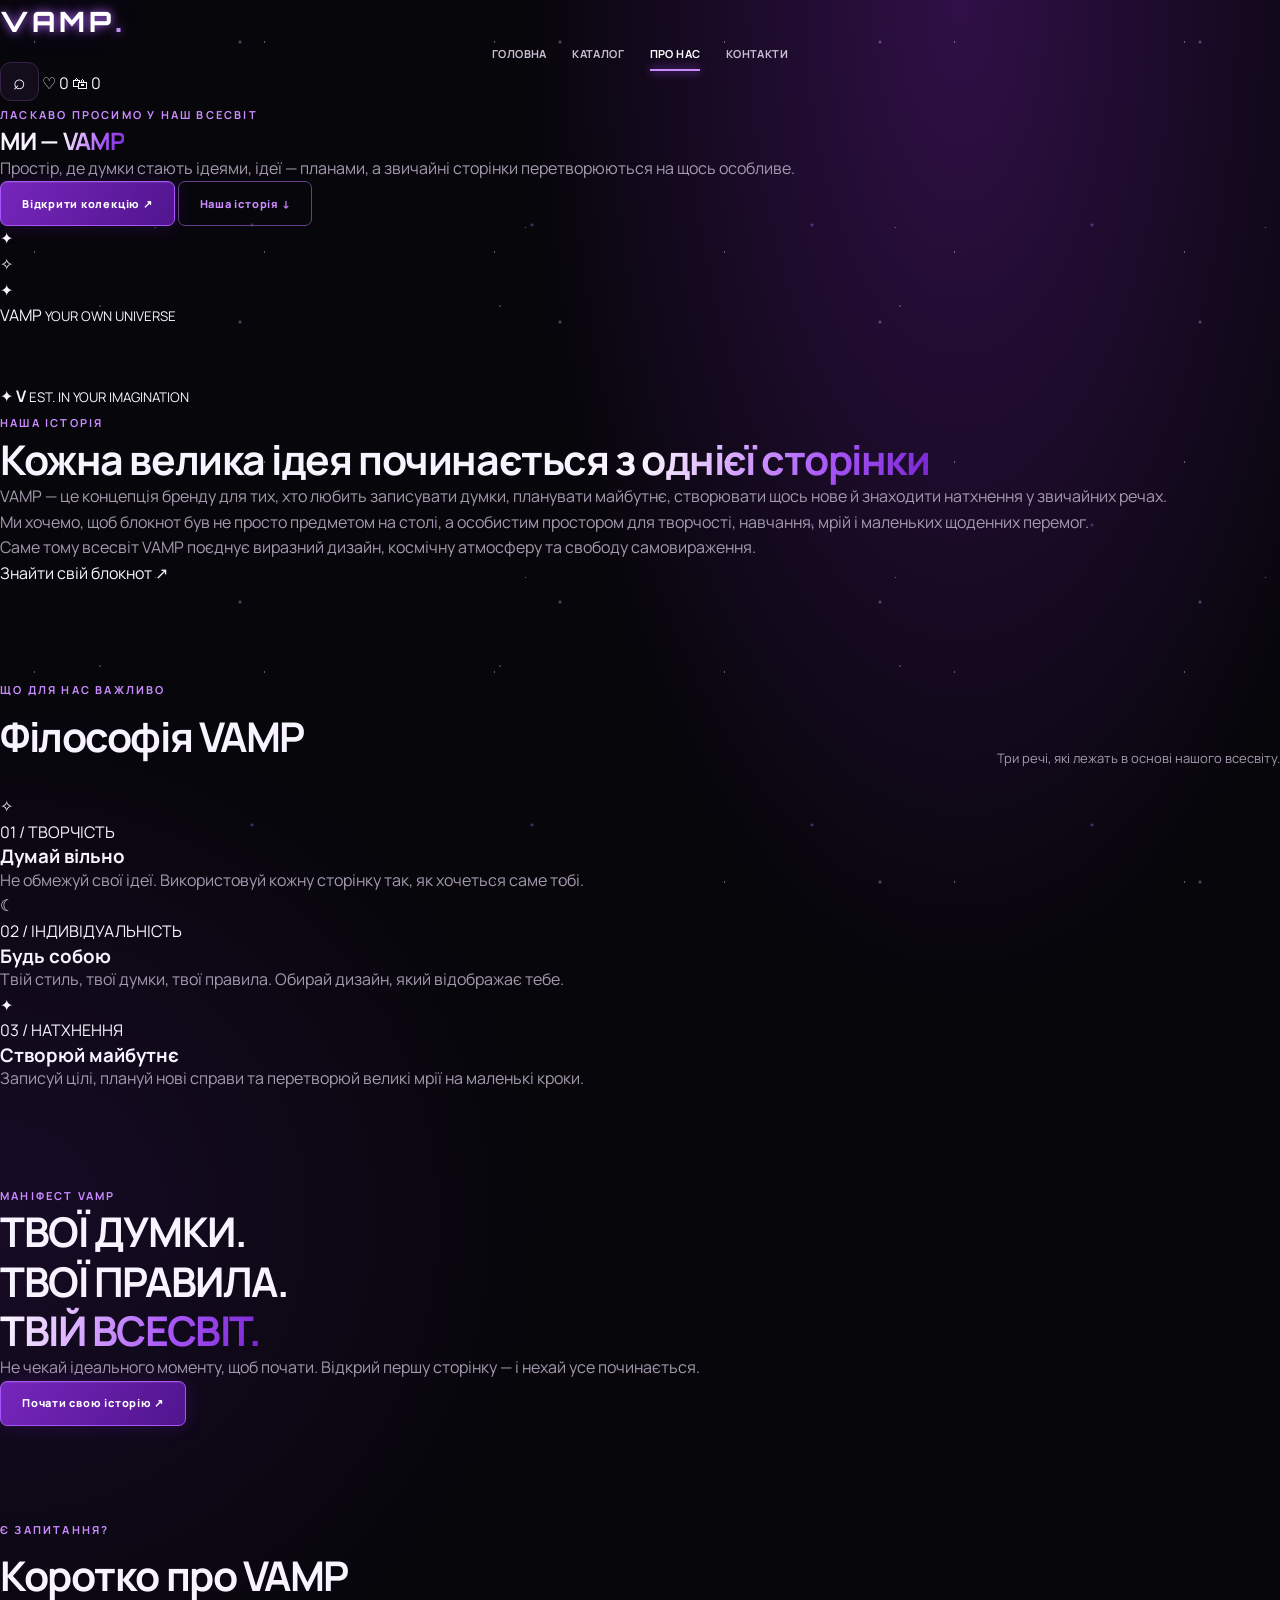
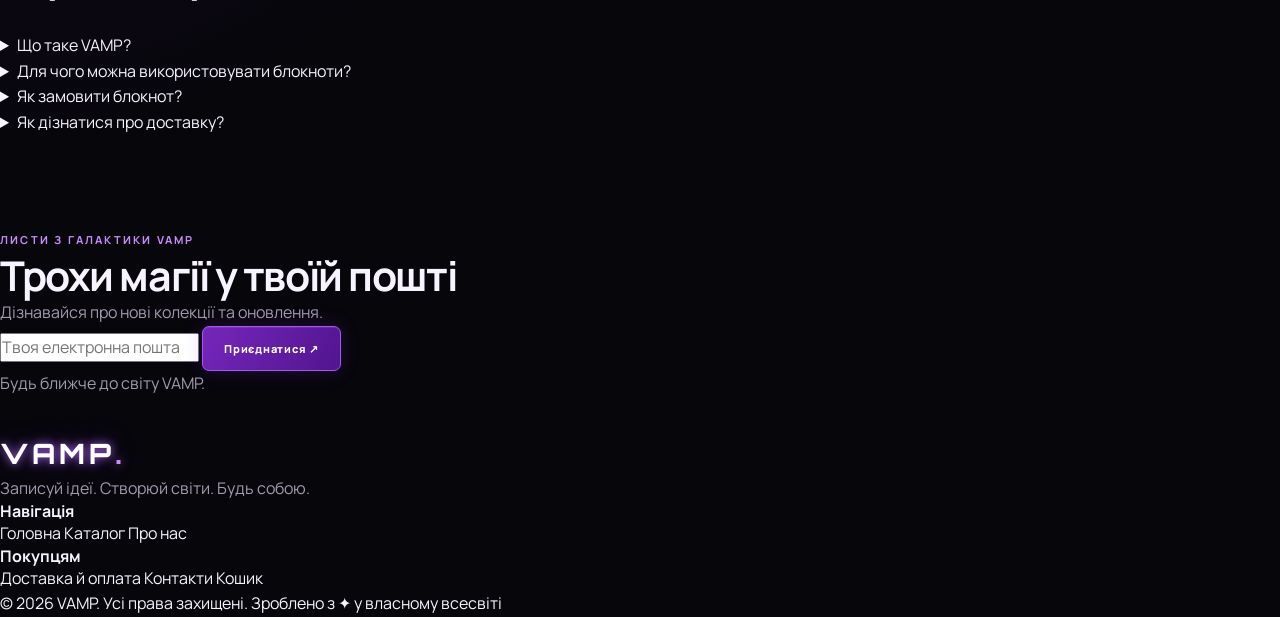
==== about.html @ b90a0ad0 "Add files via upload" ====
<!DOCTYPE html>
<html lang="uk">
<head>
  <meta charset="UTF-8">
  <meta name="viewport" content="width=device-width, initial-scale=1.0">
  <meta name="theme-color" content="#090612">
  <meta name="description" content="Дізнайся більше про VAMP — бренд блокнотів для твоїх ідей, планів і творчості.">
  <title>Про нас — VAMP</title>
  <link rel="stylesheet" href="styles.css">
  <script src="app.js" defer></script>
</head>

<body class="about-page">

  <header class="site-header">
    <a class="logo" href="index.html">
      VAMP<span class="logo-dot">.</span>
    </a>

    <button class="menu-toggle" id="menuToggle" aria-label="Відкрити меню">
      ☰
    </button>

    <nav class="nav-links" id="navLinks">
      <a href="index.html">Головна</a>
      <a href="catalog.html">Каталог</a>
      <a href="about.html" class="active">Про нас</a>
      <a href="contacts.html">Контакти</a>
    </nav>

    <div class="header-actions">
      <button class="icon-button" id="searchToggle" aria-label="Пошук">⌕</button>
      <a class="header-link" href="favorites.html">
        ♡ <span id="favoritesCount">0</span>
      </a>
      <a class="header-link cart-link" href="cart.html">
        🛍 <span id="cartCount">0</span>
      </a>
    </div>
  </header>

  <div class="global-search" id="searchBox" hidden>
    <input
      type="search"
      id="globalSearch"
      placeholder="Знайти свій всесвіт..."
      aria-label="Пошук товарів"
    >
  </div>

  <main>

    <section class="about-hero">
      <div class="about-hero-content">
        <span class="eyebrow">ЛАСКАВО ПРОСИМО У НАШ ВСЕСВІТ</span>

        <h1>
          МИ — <span class="gradient-text">VAMP</span>
        </h1>

        <p>
          Простір, де думки стають ідеями, ідеї — планами,
          а звичайні сторінки перетворюються на щось особливе.
        </p>

        <div class="about-hero-actions">
          <a href="catalog.html" class="btn btn-primary">
            Відкрити колекцію ↗
          </a>

          <a href="#our-story" class="btn btn-outline">
            Наша історія ↓
          </a>
        </div>
      </div>

      <div class="about-visual">
        <div class="about-planet planet-back"></div>
        <div class="about-planet planet-front"></div>
        <div class="about-star star-a">✦</div>
        <div class="about-star star-b">✧</div>
        <div class="about-star star-c">✦</div>

        <div class="about-visual-label">
          <span>VAMP</span>
          <small>YOUR OWN UNIVERSE</small>
        </div>
      </div>
    </section>

    <section class="section about-story" id="our-story">
      <div class="about-story-grid">

        <div class="about-story-art">
          <div class="story-orbit story-orbit-one"></div>
          <div class="story-orbit story-orbit-two"></div>

          <div class="story-art-center">
            <span>✦</span>
            <strong>V</strong>
            <small>EST. IN YOUR IMAGINATION</small>
          </div>
        </div>

        <div class="about-story-copy">
          <span class="eyebrow">НАША ІСТОРІЯ</span>
          <h2>Кожна велика ідея починається з <span class="gradient-text">однієї сторінки</span></h2>

          <p>
            VAMP — це концепція бренду для тих, хто любить записувати
            думки, планувати майбутнє, створювати щось нове
            й знаходити натхнення у звичайних речах.
          </p>

          <p>
            Ми хочемо, щоб блокнот був не просто предметом на столі,
            а особистим простором для творчості, навчання,
            мрій і маленьких щоденних перемог.
          </p>

          <p>
            Саме тому всесвіт VAMP поєднує виразний дизайн,
            космічну атмосферу та свободу самовираження.
          </p>

          <a href="catalog.html" class="text-link">
            Знайти свій блокнот ↗
          </a>
        </div>

      </div>
    </section>

    <section class="about-values-section section">
      <div class="section-heading centered-heading">
        <div>
          <span class="eyebrow">ЩО ДЛЯ НАС ВАЖЛИВО</span>
          <h2>Філософія VAMP</h2>
        </div>

        <p class="muted">
          Три речі, які лежать в основі нашого всесвіту.
        </p>
      </div>

      <div class="values-grid">

        <article class="value-card">
          <div class="value-card-icon">✧</div>
          <span class="value-number">01 / ТВОРЧІСТЬ</span>
          <h3>Думай вільно</h3>
          <p>
            Не обмежуй свої ідеї. Використовуй кожну сторінку
            так, як хочеться саме тобі.
          </p>
        </article>

        <article class="value-card">
          <div class="value-card-icon">☾</div>
          <span class="value-number">02 / ІНДИВІДУАЛЬНІСТЬ</span>
          <h3>Будь собою</h3>
          <p>
            Твій стиль, твої думки, твої правила.
            Обирай дизайн, який відображає тебе.
          </p>
        </article>

        <article class="value-card">
          <div class="value-card-icon">✦</div>
          <span class="value-number">03 / НАТХНЕННЯ</span>
          <h3>Створюй майбутнє</h3>
          <p>
            Записуй цілі, плануй нові справи та перетворюй
            великі мрії на маленькі кроки.
          </p>
        </article>

      </div>
    </section>

    <section class="about-manifesto section">
      <div class="manifesto-content">
        <span class="eyebrow">МАНІФЕСТ VAMP</span>

        <h2>
          ТВОЇ ДУМКИ.<br>
          ТВОЇ ПРАВИЛА.<br>
          <span class="gradient-text">ТВІЙ ВСЕСВІТ.</span>
        </h2>

        <p>
          Не чекай ідеального моменту, щоб почати.
          Відкрий першу сторінку — і нехай усе починається.
        </p>

        <a href="catalog.html" class="btn btn-primary">
          Почати свою історію ↗
        </a>
      </div>
    </section>

    <section class="section about-faq">
      <div class="section-heading">
        <div>
          <span class="eyebrow">Є ЗАПИТАННЯ?</span>
          <h2>Коротко про VAMP</h2>
        </div>
      </div>

      <div class="faq-list">

        <details class="faq-item">
          <summary>Що таке VAMP?</summary>
          <p>
            VAMP — бренд-концепція універсальних блокнотів,
            створених для записів, планування та творчості.
          </p>
        </details>

        <details class="faq-item">
          <summary>Для чого можна використовувати блокноти?</summary>
          <p>
            Для навчання, списків справ, щоденника, нотаток,
            ескізів, планування та особистих ідей.
          </p>
        </details>

        <details class="faq-item">
          <summary>Як замовити блокнот?</summary>
          <p>
            Перейди до каталогу, обери товар і додай його до кошика.
            Потім відкрий кошик та перейди до оформлення замовлення.
          </p>
        </details>

        <details class="faq-item">
          <summary>Як дізнатися про доставку?</summary>
          <p>
            Відкрий сторінку доставки й оплати або зв'яжися з нами
            через сторінку контактів.
          </p>
        </details>

      </div>
    </section>

    <section class="newsletter-section section">
      <div class="newsletter-content">
        <span class="eyebrow">ЛИСТИ З ГАЛАКТИКИ VAMP</span>
        <h2>Трохи магії у твоїй пошті</h2>
        <p>Дізнавайся про нові колекції та оновлення.</p>

        <form id="newsletterForm" class="newsletter-form">
          <input
            type="email"
            id="newsletterEmail"
            placeholder="Твоя електронна пошта"
            required
          >
          <button class="btn btn-primary" type="submit">
            Приєднатися ↗
          </button>
        </form>

        <p class="form-note" id="newsletterMessage">
          Будь ближче до світу VAMP.
        </p>
      </div>
    </section>

  </main>

  <footer class="site-footer">
    <div class="footer-main">
      <div class="footer-brand">
        <a class="logo" href="index.html">
          VAMP<span class="logo-dot">.</span>
        </a>
        <p>Записуй ідеї. Створюй світи. Будь собою.</p>
      </div>

      <div class="footer-column">
        <h4>Навігація</h4>
        <a href="index.html">Головна</a>
        <a href="catalog.html">Каталог</a>
        <a href="about.html">Про нас</a>
      </div>

      <div class="footer-column">
        <h4>Покупцям</h4>
        <a href="delivery.html">Доставка й оплата</a>
        <a href="contacts.html">Контакти</a>
        <a href="cart.html">Кошик</a>
      </div>
    </div>

    <div class="footer-bottom">
      <span>© 2026 VAMP. Усі права захищені.</span>
      <span>Зроблено з ✦ у власному всесвіті</span>
    </div>
  </footer>

</body>
</html>
---- styles.css ----
/* =========================================
   VAMP — GALAXY DESIGN SYSTEM
   HTML + CSS + JavaScript
========================================= */

@import url('https://fonts.googleapis.com/css2?family=Manrope:wght@400;500;600;700;800&family=Orbitron:wght@400;500;600;700;800&display=swap');

/* ---------- 1. ОСНОВНІ НАЛАШТУВАННЯ ---------- */

:root {
    --bg: #07060b;
    --bg-light: #0d0913;
    --panel: #100c18;
    --panel-light: #171020;

    --purple: #a855f7;
    --purple-light: #ca8bff;
    --purple-dark: #6418ad;
    --pink: #e879f9;

    --text: #f8f4ff;
    --muted: #a49aaf;
    --border: #30213e;

    --glow:
        0 0 15px #a855f733,
        0 0 35px #a855f711;

    --radius: 14px;
    --transition: 0.3s ease;
}

* {
    margin: 0;
    padding: 0;
    box-sizing: border-box;
}

html {
    scroll-behavior: smooth;
    scroll-padding-top: 100px;
}

body {
    min-height: 100vh;
    overflow-x: hidden;

    color: var(--text);
    background:
        radial-gradient(
            ellipse at 75% 0%,
            #301047 0%,
            transparent 32%
        ),
        radial-gradient(
            ellipse at 0% 55%,
            #170b26 0%,
            transparent 30%
        ),
        var(--bg);

    font-family: 'Manrope', sans-serif;
    line-height: 1.6;
}

/* Космічні зірки на фоні */

body::before {
    content: "";
    position: fixed;
    inset: 0;

    pointer-events: none;
    z-index: -1;

    opacity: 0.35;

    background-image:
        radial-gradient(
            1px 1px at 15% 20%,
            white 50%,
            transparent
        ),
        radial-gradient(
            2px 2px at 75% 15%,
            #d8a6ff 50%,
            transparent
        ),
        radial-gradient(
            1px 1px at 42% 65%,
            white 50%,
            transparent
        ),
        radial-gradient(
            2px 2px at 90% 75%,
            #bb70ff 50%,
            transparent
        ),
        radial-gradient(
            1px 1px at 25% 85%,
            white 50%,
            transparent
        );

    background-size:
        230px 210px,
        320px 280px,
        370px 350px,
        280px 300px,
        400px 360px;

    animation: starsMove 50s linear infinite;
}

@keyframes starsMove {
    from {
        background-position: 0 0;
    }

    to {
        background-position: 250px 500px;
    }
}

::selection {
    color: white;
    background: #8534c7;
}

a {
    color: inherit;
    text-decoration: none;
}

button,
input,
textarea,
select {
    font: inherit;
}

button {
    cursor: pointer;
}

button,
a,
input {
    -webkit-tap-highlight-color: transparent;
}

button:focus-visible,
a:focus-visible,
input:focus-visible,
select:focus-visible,
textarea:focus-visible {
    outline: 2px solid var(--purple-light);
    outline-offset: 4px;
}

img {
    display: block;
    max-width: 100%;
}

.container {
    width: min(1220px, calc(100% - 44px));
    margin-inline: auto;
}

section {
    position: relative;
}

/* ---------- 2. ТИПОГРАФІКА ---------- */

h1,
h2,
h3,
h4 {
    line-height: 1.2;
    font-weight: 700;
}

h1,
h2 {
    letter-spacing: -0.035em;
}

h2 {
    font-size: clamp(27px, 3.2vw, 42px);
}

p {
    color: var(--muted);
}

.eyebrow {
    display: inline-block;

    color: var(--purple-light);

    font-size: 11px;
    font-weight: 700;

    letter-spacing: 0.2em;
    text-transform: uppercase;
}

.gradient-text {
    color: var(--purple-light);

    background:
        linear-gradient(
            110deg,
            #ffffff 0%,
            #d6a5ff 35%,
            #a855f7 65%,
            #7624cf 100%
        );

    -webkit-background-clip: text;
    background-clip: text;
    -webkit-text-fill-color: transparent;
}

/* ---------- 3. ВЕРХНЯ СМУГА ---------- */

.topline {
    padding: 9px 15px;

    color: #e0c9f7;
    background:
        linear-gradient(
            90deg,
            #190b26,
            #321047,
            #190b26
        );

    border-bottom: 1px solid #432257;

    text-align: center;
    font-size: 10px;
    font-weight: 700;

    letter-spacing: 0.13em;
}

/* ---------- 4. НАВІГАЦІЯ ---------- */

.header {
    position: sticky;
    top: 0;
    z-index: 100;

    background: rgb(8 6 13 / 88%);

    border-bottom: 1px solid rgb(168 85 247 / 15%);

    backdrop-filter: blur(20px);
    -webkit-backdrop-filter: blur(20px);
}

.navbar {
    min-height: 76px;

    display: flex;
    align-items: center;
    justify-content: space-between;

    gap: 25px;
}

.logo {
    flex-shrink: 0;

    font-family: 'Orbitron', sans-serif;
    font-size: 28px;
    font-weight: 800;

    letter-spacing: 0.14em;

    color: white;

    text-shadow:
        0 0 10px #b36aff,
        0 0 30px #8b2cf555;
}

.logo span {
    color: var(--purple-light);
}

.nav-links {
    display: flex;
    align-items: center;
    justify-content: center;

    gap: clamp(12px, 2vw, 27px);
}

.nav-links a {
    position: relative;

    color: #c9bfd2;

    font-size: 11px;
    font-weight: 700;

    text-transform: uppercase;
    letter-spacing: 0.035em;

    transition: color var(--transition);
}

.nav-links a::after {
    content: "";

    position: absolute;
    left: 0;
    bottom: -9px;

    width: 0;
    height: 2px;

    background: var(--purple-light);

    box-shadow: 0 0 10px var(--purple);

    transition: width var(--transition);
}

.nav-links a:hover,
.nav-links a.active {
    color: white;
}

.nav-links a:hover::after,
.nav-links a.active::after {
    width: 100%;
}

.nav-actions {
    display: flex;
    align-items: center;
    gap: 9px;
}

.icon-button {
    width: 39px;
    height: 39px;

    position: relative;

    display: inline-flex;
    align-items: center;
    justify-content: center;
    gap: 2px;

    border: 1px solid #382347;
    border-radius: 11px;

    background: #120c1b;
    color: white;

    font-size: 21px;

    transition: all var(--transition);
}

.icon-button:hover {
    color: var(--purple-light);
    border-color: var(--purple);
    box-shadow: var(--glow);
    transform: translateY(-2px);
}

.count {
    position: absolute;
    top: -7px;
    right: -6px;

    min-width: 17px;
    height: 17px;

    display: grid;
    place-items: center;

    padding: 0 4px;

    color: white;
    background: var(--purple-dark);

    border: 1px solid #c084fc;
    border-radius: 99px;

    font-size: 9px;
    font-weight: 800;
}

.menu-toggle {
    display: none;

    width: 39px;
    height: 39px;

    border: 1px solid var(--border);
    border-radius: 10px;

    color: white;
    background: var(--panel);

    font-size: 20px;
}

.search-box {
    padding-bottom: 15px;
}

.search-box input {
    width: 100%;
    padding: 13px 15px;

    color: white;
    background: var(--panel);

    border: 1px solid var(--border);
    border-radius: 8px;
}

.search-box input:focus {
    border-color: var(--purple);
    outline: none;
}

/* ---------- 5. КНОПКИ ---------- */

.btn {
    min-height: 45px;

    display: inline-flex;
    align-items: center;
    justify-content: center;
    gap: 12px;

    padding: 12px 21px;

    color: white;

    border: 1px solid #a855f7;
    border-radius: 7px;

    background:
        linear-gradient(
            120deg,
            #7626bb,
            #51158e
        );

    box-shadow:
        0 0 20px #8b2cf533,
        inset 0 1px 0 #ffffff15;

    font-size: 11px;
    font-weight: 800;

    letter-spacing: 0.07em;

    transition:
        transform var(--transition),
        box-shadow var(--transition),
        filter var(--transition);
}

.btn:hover {
    transform: translateY(-3px);

    filter: brightness(1.18);

    box-shadow:
        0 0 20px #a855f766,
        0 0 45px #a855f722;
}

.btn:active {
    transform: translateY(0);
}

.btn-outline {
    color: var(--purple-light);

    background: transparent;

    border-color: #68408a;
    box-shadow: none;
}

.btn-outline:hover {
    color: white;
    background: #8b2be333;
    border-color: var(--purple);
}

.btn-small {
    min-height: 36px;
    padding: 8px 12px;

    font-size: 11px;
}

/* ---------- 6. ГОЛОВНА КАРУСЕЛЬ ---------- */

.hero {
    min-height: 510px;

    display: grid;
    grid-template-columns: 1fr 1fr;

    align-items: center;
    gap: 25px;

    padding-top: 30px;
    padding-bottom: 30px;

    overflow: hidden;
}

.hero::before {
    content: "";

    position: absolute;

    width: 430px;
    height: 430px;

    top: 8%;
    right: 5%;

    border-radius: 50%;

    background: #781acb35;
    filter: blur(100px);

    pointer-events: none;
}

.hero-content {
    position: relative;
    z-index: 2;

    animation: fadeIn 0.8s ease both;
}

.hero h1 {
    margin: 20px 0;

    font-size: clamp(40px, 5vw, 68px);

    line-height: 1.07;
    font-weight: 800;
}

.hero h1 .gradient-text {
    display: block;
}

.hero-content > p {
    max-width: 430px;

    margin-bottom: 27px;

    font-size: 14px;
    line-height: 1.9;
}

.carousel-controls {
    display: flex;
    gap: 9px;

    margin-top: 30px;
}

.carousel-dot {
    width: 26px;
    height: 4px;

    padding: 0;

    border: 0;
    border-radius: 5px;

    background: #4b3858;

    transition: all var(--transition);
}

.carousel-dot.active {
    width: 43px;

    background: var(--purple-light);

    box-shadow: 0 0 13px var(--purple);
}

.hero-visual {
    position: relative;

    min-height: 400px;

    display: grid;
    place-items: center;

    isolation: isolate;
}

.orbit {
    position: absolute;

    width: min(350px, 85%);
    aspect-ratio: 1;

    border: 1px solid #a855f744;
    border-radius: 50%;

    box-shadow:
        0 0 50px #9d38ff20,
        inset 0 0 50px #7625bd20;

    animation: orbitPulse 5s ease-in-out infinite;
}

.orbit::before,
.orbit::after {
    content: "";

    position: absolute;

    inset: 15px;

    border: 1px solid #a855f722;
    border-radius: 50%;
}

.orbit::after {
    inset: -20px;
    border-color: #a855f711;
}

.hero-notebook {
    position: relative;

    width: 205px;
    height: 290px;

    display: flex;
    flex-direction: column;
    align-items: center;
    justify-content: center;

    gap: 16px;

    border: 1px solid #806b92;
    border-radius: 8px 15px 15px 8px;

    background:
        radial-gradient(
            ellipse at 50% 42%,
            #6425a3,
            transparent 60%
        ),
        linear-gradient(
            145deg,
            #292232,
            #08070d 75%
        );

    box-shadow:
        13px 18px 25px #000b,
        inset 5px 0 #51425e,
        0 0 45px #942fff25;

    transform: rotate(-7deg);

    animation: notebookFloat 5s ease-in-out infinite;
}

.hero-notebook::before {
    content: "";

    position: absolute;

    top: 0;
    bottom: 0;
    left: 10px;

    width: 5px;

    background:
        repeating-linear-gradient(
            to bottom,
            #e4d1f0 0 3px,
            transparent 3px 12px
        );

    opacity: 0.9;
}

.hero-notebook::after {
    content: "";

    position: absolute;

    top: 7px;
    right: 7px;
    bottom: 7px;
    left: 7px;

    border: 1px solid #ffffff0a;
    border-radius: 6px;

    pointer-events: none;
}

.hero-symbol {
    color: #c77cff;

    font-family: 'Orbitron', sans-serif;
    font-size: 112px;
    font-weight: 700;

    line-height: 1;

    text-shadow:
        0 0 12px #ae4cff,
        0 0 35px #a855f7,
        0 0 70px #8b2cf588;
}

.hero-brand {
    color: #d7a7ff;

    font-family: 'Orbitron', sans-serif;
    font-size: 11px;

    letter-spacing: 0.35em;
}

.floating-star {
    position: absolute;

    color: var(--purple-light);

    text-shadow:
        0 0 12px var(--purple),
        0 0 30px var(--purple);

    animation: starFloat 4s ease-in-out infinite;
}

.star-one {
    top: 15%;
    right: 15%;
    font-size: 27px;
}

.star-two {
    bottom: 18%;
    left: 10%;
    font-size: 37px;
    animation-delay: -1s;
}

.star-three {
    top: 35%;
    left: 7%;
    font-size: 17px;
    animation-delay: -2s;
}

@keyframes notebookFloat {
    0%, 100% {
        transform: translateY(0) rotate(-7deg);
    }

    50% {
        transform: translateY(-13px) rotate(-4deg);
    }
}

@keyframes orbitPulse {
    0%, 100% {
        opacity: 0.65;
        transform: scale(1);
    }

    50% {
        opacity: 1;
        transform: scale(1.04);
    }
}

@keyframes starFloat {
    0%, 100% {
        transform: translateY(0) rotate(0);
        opacity: 0.7;
    }

    50% {
        transform: translateY(-12px) rotate(20deg);
        opacity: 1;
    }
}

@keyframes fadeIn {
    from {
        opacity: 0;
        transform: translateY(15px);
    }

    to {
        opacity: 1;
        transform: translateY(0);
    }
}

/* ---------- 7. СЕКЦІЇ ---------- */

.section {
    padding-top: 55px;
    padding-bottom: 35px;
}

.section-heading {
    display: flex;
    align-items: end;
    justify-content: space-between;

    gap: 25px;

    margin-bottom: 25px;
}

.section-heading h2 {
    margin-top: 10px;
    margin-bottom: 8px;
}

.section-heading p {
    font-size: 13px;
}

/* ---------- 8. КАРТКИ ТОВАРІВ ---------- */

.products-grid {
    display: grid;

    grid-template-columns: repeat(4, minmax(0, 1fr));

    gap: 17px;
}

.product-card {
    position: relative;

    min-width: 0;

    overflow: hidden;

    border: 1px solid #2b2037;
    border-radius: var(--radius);

    background:
        linear-gradient(
            145deg,
            #15101e,
            #0c0a11
        );

    transition:
        transform var(--transition),
        border-color var(--transition),
        box-shadow var(--transition);
}

.product-card:hover {
    transform: translateY(-6px);

    border-color: #8d45bf;

    box-shadow:
        0 10px 35px #0006,
        0 0 25px #8b2cf522;
}

.product-visual {
    position: relative;

    height: 245px;

    display: grid;
    place-items: center;

    overflow: hidden;

    background:
        radial-gradient(
            ellipse at 50% 40%,
            #542176 0%,
            transparent 65%
        ),
        linear-gradient(
            145deg,
            #1a1422,
            #0b0910
        );
}

.product-visual::after {
    content: "";

    position: absolute;
    inset: 0;

    background:
        linear-gradient(
            to top,
            #0b0910aa,
            transparent 45%
        );

    pointer-events: none;
}

.product-card:hover .product-visual {
    background:
        radial-gradient(
            ellipse at 50% 40%,
            #7625a7,
            transparent 70%
        ),
        #100b17;
}

.notebook {
    position: relative;

    width: 145px;
    height: 195px;

    display: flex;
    flex-direction: column;
    align-items: center;
    justify-content: center;

    gap: 14px;

    border: 1px solid #73607f;
    border-radius: 7px 12px 12px 7px;

    background:
        radial-gradient(
            ellipse at 50% 35%,
            #452054,
            transparent 62%
        ),
        linear-gradient(
            135deg,
            #292332,
            #08070c 75%
        );

    box-shadow:
        10px 14px 20px #000b,
        inset 5px 0 #51425e;

    transform: rotate(-5deg);

    transition: transform var(--transition);
}

.product-card:hover .notebook {
    transform: rotate(-2deg) translateY(-5px);
}

.notebook::before {
    content: "";

    position: absolute;

    left: 8px;
    top: 0;
    bottom: 0;

    width: 4px;

    background:
        repeating-linear-gradient(
            to bottom,
            #d6c6e4 0 3px,
            transparent 3px 11px
        );
}

.cover-symbol {
    color: #c17cff;

    font-family: 'Orbitron', sans-serif;
    font-size: 65px;
    font-weight: 700;

    line-height: 1;

    text-shadow:
        0 0 12px #a33cff,
        0 0 30px #8b2cf588;
}

.cover-name {
    color: #d6a6ff;

    font-family: 'Orbitron', sans-serif;
    font-size: 9px;

    letter-spacing: 0.3em;
}

.product-tag {
    position: absolute;
    z-index: 3;

    top: 12px;
    left: 12px;

    padding: 5px 9px;

    color: white;

    background: #8b36d1;

    border: 1px solid #c07bff;
    border-radius: 5px;

    font-size: 9px;
    font-weight: 800;

    letter-spacing: 0.08em;
}

.favorite-button {
    position: absolute;
    z-index: 5;

    top: 11px;
    right: 11px;

    width: 33px;
    height: 33px;

    display: grid;
    place-items: center;

    color: white;

    border: 1px solid #ffffff22;
    border-radius: 50%;

    background: #09070cbf;

    font-size: 20px;

    transition: all var(--transition);
}

.favorite-button:hover,
.favorite-button.saved {
    color: #e78bff;
    border-color: #c05aff;
    box-shadow: 0 0 15px #a855f733;
}

.product-info {
    padding: 16px;
}

.product-info h3 {
    margin-bottom: 7px;

    font-size: 15px;
}

.product-info p {
    min-height: 39px;

    margin-bottom: 14px;

    font-size: 11px;
    line-height: 1.7;
}

.product-bottom {
    display: flex;
    align-items: center;
    justify-content: space-between;

    gap: 8px;
}

.product-price {
    color: white;

    font-size: 16px;
    font-weight: 800;
}

.product-old-price {
    display: block;

    color: #84758f;

    font-size: 11px;
    font-weight: 400;

    text-decoration: line-through;
}

.add-cart-button {
    width: 39px;
    height: 36px;

    display: grid;
    place-items: center;

    flex-shrink: 0;

    color: white;

    border: 1px solid #65338a;
    border-radius: 7px;

    background: #311044;

    font-size: 21px;

    transition: all var(--transition);
}

.add-cart-button:hover {
    background: #7929b9;
    border-color: #bd76ff;

    box-shadow: 0 0 15px #a855f744;
}

/* ---------- 9. ПЕРЕВАГИ ---------- */

.benefits {
    display: grid;
    grid-template-columns: repeat(4, minmax(0, 1fr));

    gap: 20px;

    padding: 25px;

    border: 1px solid #2b2037;
    border-radius: var(--radius);

    background: #0d0a13;
}

.benefit {
    display: flex;
    align-items: center;

    gap: 13px;
}

.benefit-icon {
    flex-shrink: 0;

    color: var(--purple-light);

    font-size: 29px;

    text-shadow: 0 0 18px #a855f755;
}

.benefit h3 {
    font-size: 11px;
    letter-spacing: 0.04em;
}

.benefit p {
    margin-top: 5px;

    font-size: 10px;
    line-height: 1.6;
}

/* ---------- 10. ПРОМО-БАНЕР ---------- */

.promo-banner {
    position: relative;

    min-height: 280px;

    display: flex;
    align-items: center;

    overflow: hidden;

    padding: 40px;

    border: 1px solid #45245f;
    border-radius: 16px;

    background:
        radial-gradient(
            ellipse at 78% 45%,
            #7629b877,
            transparent 40%
        ),
        radial-gradient(
            ellipse at 100% 0%,
            #3a155b,
            transparent 45%
        ),
        linear-gradient(
            110deg,
            #100a18,
            #1b0c2c 60%,
            #09070d
        );
}

.promo-banner::after {
    content: "✦　✧　·　✦　·　✧";

    position: absolute;

    right: -30px;
    top: 40%;

    color: #c17cff44;

    font-size: 35px;
    letter-spacing: 12px;

    transform: rotate(-18deg);

    pointer-events: none;
}

.promo-content {
    position: relative;
    z-index: 2;

    max-width: 570px;
}

.promo-content h2 {
    margin: 15px 0;

    font-size: clamp(27px, 3.5vw, 43px);
}

.promo-content p {
    max-width: 460px;

    margin-bottom: 22px;

    font-size: 13px;
    line-height: 1.8;
}

/* ---------- 11. ПІДПИСКА ---------- */

.newsletter {
    display: flex;
    align-items: center;
    justify-content: space-between;

    gap: 30px;

    padding: 30px;

    border: 1px solid #33203f;
    border-radius: 14px;

    background:
        radial-gradient(
            ellipse at 0% 100%,
            #38174d55,
            transparent 55%
        ),
        #100b17;
}

.newsletter h2 {
    margin: 10px 0;

    font-size: clamp(21px, 2.5vw, 29px);
}

.newsletter p {
    font-size: 12px;
}

.newsletter form {
    display: flex;

    gap: 9px;

    width: min(440px, 100%);
}

.newsletter input {
    min-width: 0;
    width: 100%;

    padding: 13px 14px;

    color: white;
    background: #09070e;

    border: 1px solid #3a2947;
    border-radius: 7px;
}

.newsletter input:focus {
    outline: none;
    border-color: var(--purple);
    box-shadow: 0 0 0 3px #a855f722;
}

/* ---------- 12. ПІДВАЛ ---------- */

.footer {
    margin-top: 50px;

    background:
        radial-gradient(
            ellipse at 20% 0%,
            #21102f,
            transparent 45%
        ),
        #09070d;

    border-top: 1px solid #291b36;
}

.footer-grid {
    display: grid;
    grid-template-columns: 1.4fr 1fr 1fr 1fr;

    gap: 35px;

    padding-top: 45px;
    padding-bottom: 40px;
}

.footer-grid h3 {
    margin-bottom: 17px;

    font-size: 11px;
    letter-spacing: 0.1em;
}

.footer-grid p {
    margin-top: 15px;

    max-width: 280px;

    font-size: 12px;
    line-height: 1.9;
}

.footer-grid > div > a:not(.logo) {
    display: block;

    margin-bottom: 9px;

    color: #a79bae;

    font-size: 12px;

    transition: color var(--transition);
}

.footer-grid > div > a:not(.logo):hover {
    color: var(--purple-light);
}

.copyright {
    display: flex;
    justify-content: space-between;

    gap: 15px;

    padding-top: 18px;
    padding-bottom: 18px;

    border-top: 1px solid #211628;

    color: #766a80;

    font-size: 10px;
}

/* ---------- 13. ДОДАТКОВІ СТОРІНКИ ---------- */

.page-hero {
    padding-top: 55px;
    padding-bottom: 30px;
}

.page-hero h1 {
    margin: 12px 0;

    font-size: clamp(34px, 4vw, 52px);
}

.breadcrumbs {
    margin-bottom: 22px;

    color: #93869e;

    font-size: 12px;
}

.breadcrumbs a {
    color: var(--purple-light);
}

.page-panel {
    margin-bottom: 25px;
    padding: 27px;

    border: 1px solid var(--border);
    border-radius: var(--radius);

    background: var(--panel);
}

.page-panel h2 {
    margin-bottom: 15px;

    font-size: 24px;
}

.page-panel p {
    margin-bottom: 15px;

    font-size: 13px;
    line-height: 1.9;
}

.content-narrow {
    max-width: 850px;
}

.stats {
    display: grid;
    grid-template-columns: repeat(3, 1fr);

    gap: 15px;

    margin: 25px 0;
}

.stat {
    padding: 23px;

    border: 1px solid #362345;
    border-radius: 12px;

    background: #120c1b;
}

.stat b {
    display: block;

    color: var(--purple-light);

    font-family: 'Orbitron', sans-serif;
    font-size: 27px;
}

.stat span {
    color: var(--muted);

    font-size: 12px;
}

/* ---------- 14. ФОРМИ ---------- */

.form-field {
    width: 100%;

    padding: 13px 14px;

    color: white;
    background: #09070e;

    border: 1px solid #3a2947;
    border-radius: 7px;
}

.form-field:focus {
    outline: none;

    border-color: var(--purple);

    box-shadow: 0 0 0 3px #a855f722;
}

.form-label {
    display: block;

    margin-bottom: 7px;

    color: #c4b7d0;

    font-size: 12px;
}

.form-grid {
    display: grid;
    grid-template-columns: repeat(2, minmax(0, 1fr));

    gap: 15px;
}

.form-grid .full {
    grid-column: 1 / -1;
}

/* ---------- 15. ВІДГУКИ ---------- */

.reviews-grid {
    display: grid;
    grid-template-columns: repeat(3, minmax(0, 1fr));

    gap: 16px;
}

.review-card {
    padding: 22px;

    border: 1px solid var(--border);
    border-radius: 12px;

    background: var(--panel);
}

.review-stars {
    color: var(--purple-light);

    letter-spacing: 0.15em;
}

.review-card p {
    margin: 15px 0;

    font-size: 13px;
    line-height: 1.8;
}

/* ---------- 16. КОШИК ---------- */

.cart-row {
    display: grid;
    grid-template-columns: 80px 1fr auto auto;

    align-items: center;

    gap: 18px;

    padding: 17px 0;

    border-bottom: 1px solid #2a1d35;
}

.mini-cover {
    height: 95px;

    display: grid;
    place-items: center;

    border: 1px solid #392248;
    border-radius: 8px;

    background:
        radial-gradient(
            ellipse,
            #552276,
            #100b15
        );
}

.mini-cover .cover-symbol {
    font-size: 35px;
}

.quantity-controls {
    display: flex;
    align-items: center;

    gap: 10px;
}

.quantity-controls button {
    width: 30px;
    height: 30px;

    color: white;
    background: var(--panel-light);

    border: 1px solid #443050;
    border-radius: 6px;
}

.cart-total {
    max-width: 380px;

    margin: 25px 0 25px auto;
    padding: 23px;

    border: 1px solid #382347;
    border-radius: 12px;

    background: var(--panel);
}

.cart-total .total-price {
    margin: 10px 0 18px;

    font-size: 26px;
    font-weight: 800;
}

/* ---------- 17. ПОРОЖНІЙ СТАН ---------- */

.empty-state {
    padding: 60px 20px;

    text-align: center;

    border: 1px dashed #4a315d;
    border-radius: 14px;

    background: #100b1666;
}

.empty-state .big-icon {
    margin-bottom: 15px;

    color: var(--purple-light);

    font-size: 50px;
}

.empty-state h2 {
    margin-bottom: 12px;
    font-size: 25px;
}

.empty-state p {
    margin-bottom: 20px;
    font-size: 13px;
}

/* ---------- 18. СПОВІЩЕННЯ ---------- */

.toast {
    position: fixed;

    right: 20px;
    bottom: 20px;

    z-index: 999;

    max-width: calc(100vw - 40px);

    padding: 14px 20px;

    color: white;

    border: 1px solid #a855f7;
    border-radius: 10px;

    background: #21102e;

    box-shadow: var(--glow);

    animation: toastIn 0.3s ease;
}

@keyframes toastIn {
    from {
        opacity: 0;
        transform: translateY(15px);
    }

    to {
        opacity: 1;
        transform: translateY(0);
    }
}

/* ---------- 19. СКРОЛБАР ---------- */

::-webkit-scrollbar {
    width: 9px;
}

::-webkit-scrollbar-track {
    background: #09070d;
}

::-webkit-scrollbar-thumb {
    background: #4b2863;

    border: 2px solid #09070d;
    border-radius: 20px;
}

::-webkit-scrollbar-thumb:hover {
    background: #8d45bf;
}

/* ---------- 20. АНІМАЦІЇ ПРИ НАВЕДЕННІ ---------- */

@media (hover: hover) {
    .benefit {
        transition: transform var(--transition);
    }

    .benefit:hover {
        transform: translateY(-3px);
    }

    .benefit:hover .benefit-icon {
        text-shadow: 0 0 25px #bd76ff;
    }
}

/* ---------- 21. ПЛАНШЕТИ ---------- */

@media (max-width: 1000px) {
    .navbar {
        gap: 15px;
    }

    .nav-links {
        gap: 12px;
    }

    .nav-links a {
        font-size: 10px;
    }

    .logo {
        font-size: 24px;
    }

    .products-grid {
        grid-template-columns: repeat(2, minmax(0, 1fr));
    }

    .benefits {
        grid-template-columns: repeat(2, minmax(0, 1fr));
    }

    .footer-grid {
        grid-template-columns: repeat(2, minmax(0, 1fr));
    }

    .hero {
        min-height: 450px;
    }

    .hero-notebook {
        transform: scale(0.9) rotate(-7deg);
    }

    .reviews-grid {
        grid-template-columns: repeat(2, minmax(0, 1fr));
    }
}

/* ---------- 22. ТЕЛЕФОНИ ---------- */

@media (max-width: 680px) {
    .container {
        width: calc(100% - 28px);
    }

    .topline {
        padding: 8px;

        font-size: 8px;
        letter-spacing: 0.07em;
    }

    .navbar {
        min-height: 65px;

        gap: 9px;
    }

    .logo {
        font-size: 22px;
        margin-right: auto;
    }

    .menu-toggle {
        display: grid;
        place-items: center;
    }

    .nav-links {
        position: absolute;

        top: 65px;
        left: 0;
        right: 0;

        display: none;
        flex-direction: column;
        align-items: stretch;

        gap: 0;

        padding: 10px 20px 20px;

        background: #0c0812;

        border-bottom: 1px solid #342040;

        box-shadow: 0 20px 30px #0007;
    }

    .nav-links.open {
        display: flex;
    }

    .nav-links a {
        padding: 13px 0;

        font-size: 12px;

        border-bottom: 1px solid #ffffff0b;
    }

    .nav-links a::after {
        display: none;
    }

    .nav-actions {
        gap: 5px;
    }

    .icon-button {
        width: 33px;
        height: 33px;

        font-size: 17px;
    }

    .count {
        top: -6px;
        right: -5px;

        min-width: 15px;
        height: 15px;

        font-size: 8px;
    }

    .hero {
        grid-template-columns: 1fr;

        gap: 0;

        padding-top: 15px;
        padding-bottom: 25px;
    }

    .hero-visual {
        grid-row: 1;

        min-height: 285px;
    }

    .hero-content {
        grid-row: 2;
    }

    .hero-notebook {
        width: 165px;
        height: 230px;

        transform: rotate(-6deg);
    }

    .hero-symbol {
        font-size: 85px;
    }

    .orbit {
        width: 245px;
    }

    .hero h1 {
        margin: 15px 0;

        font-size: clamp(37px, 10vw, 48px);
    }

    .hero-content > p {
        font-size: 13px;
    }

    .section {
        padding-top: 30px;
        padding-bottom: 25px;
    }

    .section-heading {
        align-items: flex-start;
        flex-direction: column;

        gap: 14px;

        margin-bottom: 19px;
    }

    .section-heading h2 {
        font-size: 28px;
    }

    .products-grid {
        gap: 10px;
    }

    .product-visual {
        height: 190px;
    }

    .notebook {
        width: 125px;
        height: 168px;

        transform: scale(0.86) rotate(-5deg);
    }

    .cover-symbol {
        font-size: 53px;
    }

    .cover-name {
        font-size: 8px;
    }

    .product-info {
        padding: 11px;
    }

    .product-info h3 {
        font-size: 13px;
    }

    .product-info p {
        min-height: 49px;

        font-size: 10px;
    }

    .product-price {
        font-size: 13px;
    }

    .add-cart-button {
        width: 33px;
        height: 33px;
    }

    .product-tag {
        top: 8px;
        left: 8px;

        padding: 4px 6px;

        font-size: 8px;
    }

    .favorite-button {
        top: 7px;
        right: 7px;

        width: 28px;
        height: 28px;

        font-size: 17px;
    }

    .benefits {
        gap: 19px 12px;

        padding: 16px;
    }

    .benefit {
        align-items: flex-start;
        gap: 8px;
    }

    .benefit-icon {
        font-size: 21px;
    }

    .benefit h3 {
        font-size: 9px;
    }

    .benefit p {
        font-size: 9px;
    }

    .promo-banner {
        min-height: 280px;

        padding: 24px;
    }

    .promo-content h2 {
        font-size: 29px;
    }

    .promo-content p {
        font-size: 12px;
    }

    .newsletter {
        align-items: stretch;
        flex-direction: column;

        gap: 20px;

        padding: 22px;
    }

    .newsletter form {
        flex-direction: column;
    }

    .newsletter h2 {
        font-size: 24px;
    }

    .footer-grid {
        grid-template-columns: repeat(2, minmax(0, 1fr));

        gap: 28px 17px;

        padding-top: 30px;
        padding-bottom: 28px;
    }

    .footer-grid h3 {
        font-size: 10px;
    }

    .footer-grid p,
    .footer-grid > div > a:not(.logo) {
        font-size: 11px;
    }

    .footer-brand {
        grid-column: 1 / -1;
    }

    .copyright {
        flex-direction: column;

        gap: 7px;

        font-size: 9px;
    }

    .page-hero {
        padding-top: 35px;
    }

    .page-hero h1 {
        font-size: 35px;
    }

    .page-panel {
        padding: 19px;
    }

    .stats {
        grid-template-columns: 1fr;
    }

    .reviews-grid {
        grid-template-columns: 1fr;
    }

    .form-grid {
        grid-template-columns: 1fr;
    }

    .form-grid .full {
        grid-column: auto;
    }

    .cart-row {
        grid-template-columns: 60px 1fr;

        gap: 12px;
    }

    .mini-cover {
        height: 78px;
    }

    .cart-row .quantity-controls {
        grid-column: 2;
    }

    .cart-row .line-price {
        grid-column: 2;
    }

    .cart-total {
        max-width: none;
    }
}

/* ---------- 23. МАЛЕНЬКІ ЕКРАНИ ---------- */

@media (max-width: 380px) {
    .container {
        width: calc(100% - 20px);
    }

    .logo {
        font-size: 19px;
    }

    .nav-actions {
        gap: 4px;
    }

    .icon-button {
        width: 29px;
        height: 31px;

        font-size: 15px;
    }

    .hero h1 {
        font-size: 35px;
    }

    .product-visual {
        height: 160px;
    }

    .notebook {
        transform: scale(0.74) rotate(-5deg);
    }

    .product-info {
        padding: 9px;
    }

    .product-info h3 {
        font-size: 12px;
    }

    .benefits {
        grid-template-columns: 1fr;
    }
}

/* ---------- 24. ЗМЕНШЕННЯ РУХУ ---------- */

@media (prefers-reduced-motion: reduce) {
    *,
    *::before,
    *::after {
        scroll-behavior: auto !important;
        animation-duration: 0.01ms !important;
        animation-iteration-count: 1 !important;
        transition-duration: 0.01ms !important;
    }
}
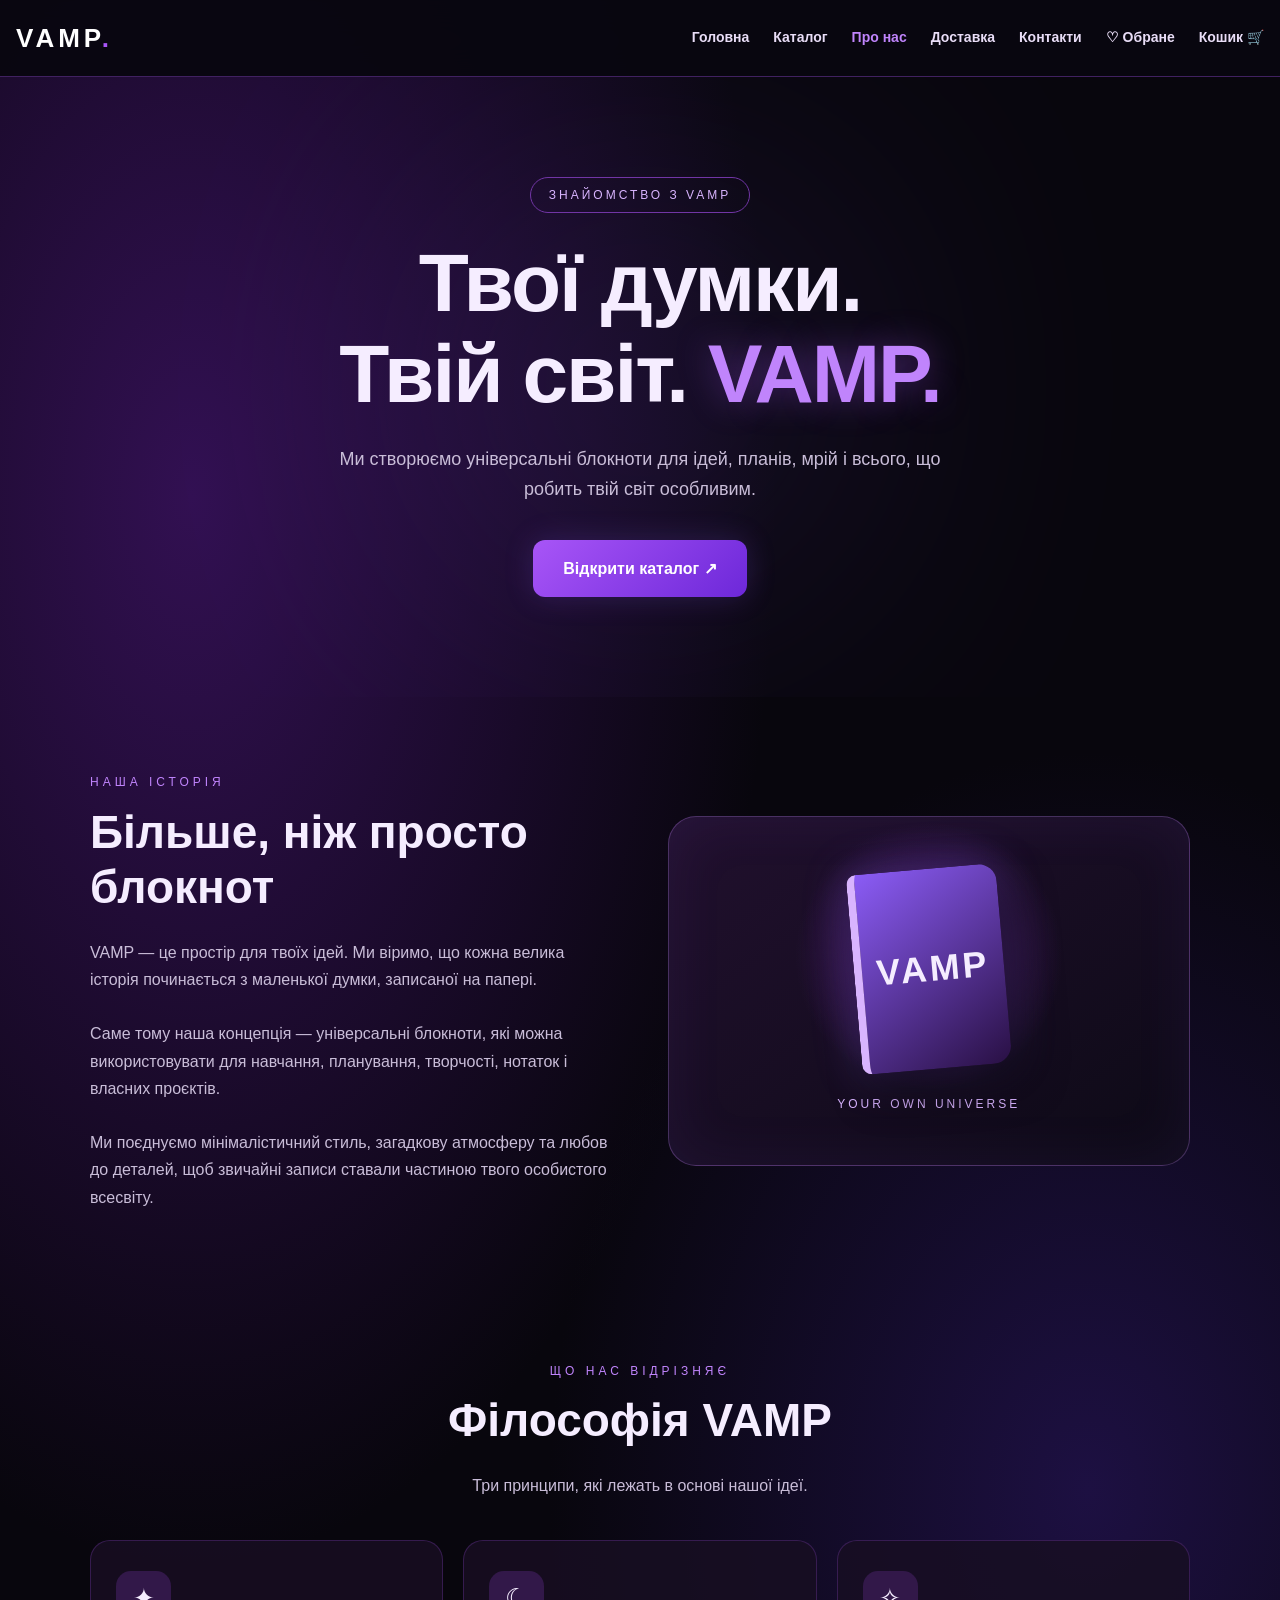
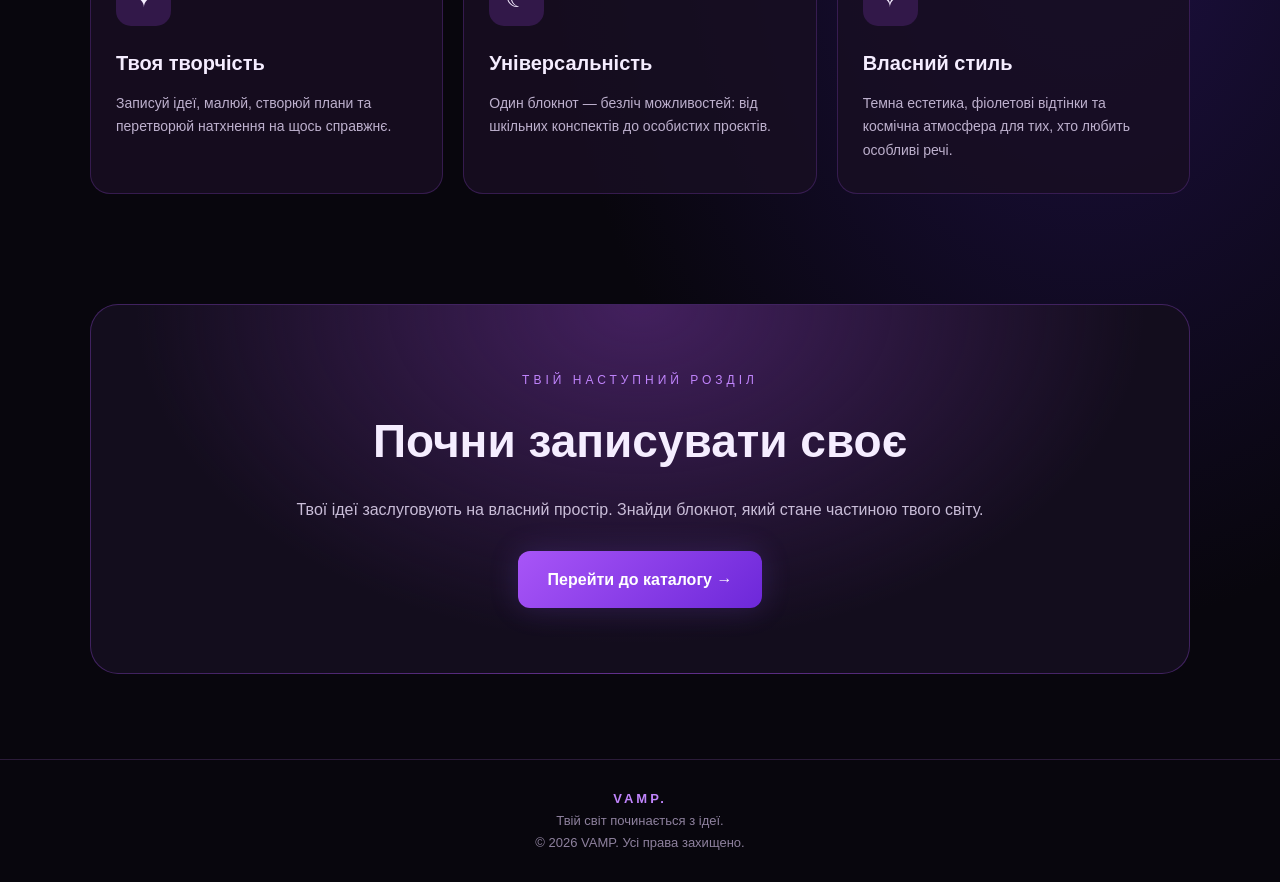
==== commit 42644091: "Add files via upload" ====
--- a/about.html
+++ b/about.html
@@ -4,301 +4,454 @@
 <head>
   <meta charset="UTF-8">
   <meta name="viewport" content="width=device-width, initial-scale=1.0">
-  <meta name="theme-color" content="#090612">
-  <meta name="description" content="Дізнайся більше про VAMP — бренд блокнотів для твоїх ідей, планів і творчості.">
-  <title>Про нас — VAMP</title>
-  <link rel="stylesheet" href="styles.css">
-  <script src="app.js" defer></script>
+  <title>Про нас | VAMP</title>
+
+  <style>
+    * {
+      margin: 0;
+      padding: 0;
+      box-sizing: border-box;
+    }
+
+    html {
+      scroll-behavior: smooth;
+    }
+
+    body {
+      font-family: Arial, sans-serif;
+      background:
+        radial-gradient(ellipse at 15% 20%, #321052 0%, transparent 38%),
+        radial-gradient(ellipse at 85% 60%, #1d1042 0%, transparent 35%),
+        #08060d;
+      color: #f5edff;
+      min-height: 100vh;
+      line-height: 1.7;
+    }
+
+    a {
+      color: inherit;
+      text-decoration: none;
+    }
+
+    /* ВЕРХНЄ МЕНЮ */
+    .site-header {
+      position: sticky;
+      top: 0;
+      z-index: 100;
+      background: rgba(9, 7, 16, 0.96);
+      border-bottom: 1px solid rgba(168, 85, 247, 0.35);
+      backdrop-filter: blur(16px);
+    }
+
+    .site-header nav {
+      width: min(1250px, calc(100% - 32px));
+      min-height: 76px;
+      margin: auto;
+      display: flex;
+      flex-wrap: wrap;
+      align-items: center;
+      justify-content: center;
+      gap: 12px 24px;
+      padding: 14px 0;
+    }
+
+    .site-header nav a {
+      color: #e9ddf7;
+      font-size: 14px;
+      font-weight: 600;
+      transition: color 0.2s;
+    }
+
+    .site-header nav a:hover,
+    .site-header nav a[aria-current="page"] {
+      color: #c084fc;
+    }
+
+    .site-header .site-logo {
+      margin-right: auto;
+      color: white;
+      font-size: 26px;
+      font-weight: 900;
+      letter-spacing: 4px;
+    }
+
+    .site-logo span {
+      color: #a855f7;
+    }
+
+    /* ГОЛОВНИЙ ЕКРАН */
+    .hero {
+      min-height: 520px;
+      padding: 100px 24px;
+      display: flex;
+      align-items: center;
+      justify-content: center;
+      text-align: center;
+      position: relative;
+      overflow: hidden;
+    }
+
+    .hero::before {
+      content: "";
+      position: absolute;
+      width: 350px;
+      height: 350px;
+      background: #8b5cf6;
+      filter: blur(150px);
+      opacity: 0.22;
+      border-radius: 50%;
+    }
+
+    .hero-content {
+      position: relative;
+      max-width: 850px;
+    }
+
+    .eyebrow {
+      display: inline-block;
+      color: #d8b4fe;
+      border: 1px solid #7135a5;
+      border-radius: 30px;
+      padding: 7px 18px;
+      font-size: 12px;
+      letter-spacing: 3px;
+      margin-bottom: 25px;
+    }
+
+    h1 {
+      font-size: clamp(42px, 7vw, 82px);
+      line-height: 1.1;
+      margin-bottom: 25px;
+      letter-spacing: -2px;
+    }
+
+    h1 span {
+      color: #c084fc;
+      text-shadow: 0 0 35px rgba(168, 85, 247, 0.4);
+    }
+
+    .hero p {
+      color: #c9bdd8;
+      font-size: 18px;
+      max-width: 650px;
+      margin: 0 auto 35px;
+    }
+
+    .button {
+      display: inline-block;
+      background: linear-gradient(135deg, #a855f7, #6d28d9);
+      color: white;
+      padding: 15px 30px;
+      border-radius: 12px;
+      font-weight: bold;
+      box-shadow: 0 0 30px rgba(139, 92, 246, 0.2);
+      transition: 0.25s;
+    }
+
+    .button:hover {
+      transform: translateY(-4px);
+      box-shadow: 0 0 38px rgba(168, 85, 247, 0.45);
+    }
+
+    /* ЗАГАЛЬНІ СЕКЦІЇ */
+    .section {
+      width: min(1100px, calc(100% - 40px));
+      margin: 0 auto;
+      padding: 75px 0;
+    }
+
+    .section-label {
+      color: #c084fc;
+      font-size: 12px;
+      letter-spacing: 4px;
+      text-transform: uppercase;
+      margin-bottom: 12px;
+    }
+
+    .section h2 {
+      font-size: clamp(30px, 4vw, 46px);
+      line-height: 1.2;
+      margin-bottom: 24px;
+    }
+
+    .section p {
+      color: #c9bdd8;
+      font-size: 16px;
+    }
+
+    .story {
+      display: grid;
+      grid-template-columns: 1fr 1fr;
+      gap: 55px;
+      align-items: center;
+    }
+
+    .story-visual {
+      min-height: 350px;
+      border: 1px solid rgba(192, 132, 252, 0.3);
+      border-radius: 28px;
+      background:
+        radial-gradient(circle at 50% 40%, #54217b 0%, transparent 40%),
+        linear-gradient(145deg, #21102e, #0d0a16);
+      display: flex;
+      flex-direction: column;
+      align-items: center;
+      justify-content: center;
+      text-align: center;
+      box-shadow: inset 0 0 60px rgba(139, 92, 246, 0.08);
+    }
+
+    .notebook-symbol {
+      width: 150px;
+      height: 200px;
+      border-radius: 10px 18px 18px 10px;
+      background: linear-gradient(145deg, #8b5cf6, #291044);
+      border-left: 8px solid #d8b4fe;
+      box-shadow: 12px 18px 40px #0008, 0 0 45px #8b5cf655;
+      display: flex;
+      align-items: center;
+      justify-content: center;
+      margin-bottom: 25px;
+      transform: rotate(-5deg);
+    }
+
+    .notebook-symbol span {
+      font-size: 36px;
+      font-weight: 900;
+      letter-spacing: 3px;
+    }
+
+    .story-visual p {
+      color: #d8b4fe;
+      letter-spacing: 3px;
+      font-size: 12px;
+    }
+
+    /* НАШІ ЦІННОСТІ */
+    .values-heading {
+      text-align: center;
+      margin-bottom: 40px;
+    }
+
+    .values-grid {
+      display: grid;
+      grid-template-columns: repeat(3, 1fr);
+      gap: 20px;
+    }
+
+    .value-card {
+      padding: 30px 25px;
+      background: rgba(24, 15, 35, 0.85);
+      border: 1px solid rgba(168, 85, 247, 0.22);
+      border-radius: 20px;
+      transition: 0.25s;
+    }
+
+    .value-card:hover {
+      transform: translateY(-7px);
+      border-color: #a855f7;
+      background: rgba(43, 22, 62, 0.9);
+    }
+
+    .value-icon {
+      width: 55px;
+      height: 55px;
+      display: grid;
+      place-items: center;
+      background: #321849;
+      border-radius: 15px;
+      font-size: 26px;
+      margin-bottom: 20px;
+    }
+
+    .value-card h3 {
+      font-size: 20px;
+      margin-bottom: 12px;
+    }
+
+    .value-card p {
+      font-size: 14px;
+      color: #bdb0cd;
+    }
+
+    /* ФІНАЛЬНИЙ БЛОК */
+    .cta {
+      width: min(1100px, calc(100% - 40px));
+      margin: 35px auto 85px;
+      padding: 65px 25px;
+      border: 1px solid rgba(168, 85, 247, 0.3);
+      border-radius: 28px;
+      background:
+        radial-gradient(ellipse at top, #43205e, transparent 65%),
+        #130d1d;
+      text-align: center;
+    }
+
+    .cta h2 {
+      font-size: clamp(30px, 5vw, 46px);
+      margin-bottom: 15px;
+    }
+
+    .cta p {
+      color: #c9bdd8;
+      margin-bottom: 28px;
+    }
+
+    footer {
+      border-top: 1px solid #2b1b39;
+      padding: 28px 20px;
+      text-align: center;
+      color: #8e819e;
+      font-size: 13px;
+    }
+
+    footer strong {
+      color: #c084fc;
+      letter-spacing: 3px;
+    }
+
+    @media (max-width: 800px) {
+      .site-header nav {
+        gap: 12px 16px;
+        justify-content: center;
+      }
+
+      .site-header .site-logo {
+        width: 100%;
+        margin: 0;
+        text-align: center;
+      }
+
+      .story {
+        grid-template-columns: 1fr;
+        gap: 30px;
+      }
+
+      .values-grid {
+        grid-template-columns: 1fr;
+      }
+
+      .hero {
+        min-height: 450px;
+        padding: 70px 20px;
+      }
+    }
+  </style>
 </head>
 
-<body class="about-page">
+<body>
 
   <header class="site-header">
-    <a class="logo" href="index.html">
-      VAMP<span class="logo-dot">.</span>
-    </a>
-
-    <button class="menu-toggle" id="menuToggle" aria-label="Відкрити меню">
-      ☰
-    </button>
-
-    <nav class="nav-links" id="navLinks">
+    <nav>
+      <a href="index.html" class="site-logo">VAMP<span>.</span></a>
       <a href="index.html">Головна</a>
       <a href="catalog.html">Каталог</a>
-      <a href="about.html" class="active">Про нас</a>
+      <a href="about.html" aria-current="page">Про нас</a>
+      <a href="delivery.html">Доставка</a>
       <a href="contacts.html">Контакти</a>
+      <a href="favorites.html">♡ Обране</a>
+      <a href="cart.html">Кошик 🛒</a>
     </nav>
-
-    <div class="header-actions">
-      <button class="icon-button" id="searchToggle" aria-label="Пошук">⌕</button>
-      <a class="header-link" href="favorites.html">
-        ♡ <span id="favoritesCount">0</span>
-      </a>
-      <a class="header-link cart-link" href="cart.html">
-        🛍 <span id="cartCount">0</span>
-      </a>
-    </div>
   </header>
 
-  <div class="global-search" id="searchBox" hidden>
-    <input
-      type="search"
-      id="globalSearch"
-      placeholder="Знайти свій всесвіт..."
-      aria-label="Пошук товарів"
-    >
-  </div>
-
   <main>
-
-    <section class="about-hero">
-      <div class="about-hero-content">
-        <span class="eyebrow">ЛАСКАВО ПРОСИМО У НАШ ВСЕСВІТ</span>
-
-        <h1>
-          МИ — <span class="gradient-text">VAMP</span>
-        </h1>
-
+    <section class="hero">
+      <div class="hero-content">
+        <span class="eyebrow">ЗНАЙОМСТВО З VAMP</span>
+        <h1>Твої думки.<br>Твій світ. <span>VAMP.</span></h1>
         <p>
-          Простір, де думки стають ідеями, ідеї — планами,
-          а звичайні сторінки перетворюються на щось особливе.
+          Ми створюємо універсальні блокноти для ідей, планів,
+          мрій і всього, що робить твій світ особливим.
         </p>
-
-        <div class="about-hero-actions">
-          <a href="catalog.html" class="btn btn-primary">
-            Відкрити колекцію ↗
-          </a>
-
-          <a href="#our-story" class="btn btn-outline">
-            Наша історія ↓
-          </a>
+        <a href="catalog.html" class="button">Відкрити каталог ↗</a>
+      </div>
+    </section>
+
+    <section class="section">
+      <div class="story">
+        <div>
+          <div class="section-label">НАША ІСТОРІЯ</div>
+          <h2>Більше, ніж просто блокнот</h2>
+          <p>
+            VAMP — це простір для твоїх ідей. Ми віримо, що кожна
+            велика історія починається з маленької думки, записаної
+            на папері.
+          </p>
+          <br>
+          <p>
+            Саме тому наша концепція — універсальні блокноти,
+            які можна використовувати для навчання, планування,
+            творчості, нотаток і власних проєктів.
+          </p>
+          <br>
+          <p>
+            Ми поєднуємо мінімалістичний стиль, загадкову атмосферу
+            та любов до деталей, щоб звичайні записи ставали частиною
+            твого особистого всесвіту.
+          </p>
         </div>
-      </div>
-
-      <div class="about-visual">
-        <div class="about-planet planet-back"></div>
-        <div class="about-planet planet-front"></div>
-        <div class="about-star star-a">✦</div>
-        <div class="about-star star-b">✧</div>
-        <div class="about-star star-c">✦</div>
-
-        <div class="about-visual-label">
-          <span>VAMP</span>
-          <small>YOUR OWN UNIVERSE</small>
+
+        <div class="story-visual">
+          <div class="notebook-symbol">
+            <span>VAMP</span>
+          </div>
+          <p>YOUR OWN UNIVERSE</p>
         </div>
       </div>
     </section>
 
-    <section class="section about-story" id="our-story">
-      <div class="about-story-grid">
-
-        <div class="about-story-art">
-          <div class="story-orbit story-orbit-one"></div>
-          <div class="story-orbit story-orbit-two"></div>
-
-          <div class="story-art-center">
-            <span>✦</span>
-            <strong>V</strong>
-            <small>EST. IN YOUR IMAGINATION</small>
-          </div>
-        </div>
-
-        <div class="about-story-copy">
-          <span class="eyebrow">НАША ІСТОРІЯ</span>
-          <h2>Кожна велика ідея починається з <span class="gradient-text">однієї сторінки</span></h2>
-
-          <p>
-            VAMP — це концепція бренду для тих, хто любить записувати
-            думки, планувати майбутнє, створювати щось нове
-            й знаходити натхнення у звичайних речах.
-          </p>
-
-          <p>
-            Ми хочемо, щоб блокнот був не просто предметом на столі,
-            а особистим простором для творчості, навчання,
-            мрій і маленьких щоденних перемог.
-          </p>
-
-          <p>
-            Саме тому всесвіт VAMP поєднує виразний дизайн,
-            космічну атмосферу та свободу самовираження.
-          </p>
-
-          <a href="catalog.html" class="text-link">
-            Знайти свій блокнот ↗
-          </a>
-        </div>
-
+    <section class="section">
+      <div class="values-heading">
+        <div class="section-label">ЩО НАС ВІДРІЗНЯЄ</div>
+        <h2>Філософія VAMP</h2>
+        <p>Три принципи, які лежать в основі нашої ідеї.</p>
+      </div>
+
+      <div class="values-grid">
+        <article class="value-card">
+          <div class="value-icon">✦</div>
+          <h3>Твоя творчість</h3>
+          <p>
+            Записуй ідеї, малюй, створюй плани та перетворюй
+            натхнення на щось справжнє.
+          </p>
+        </article>
+
+        <article class="value-card">
+          <div class="value-icon">☾</div>
+          <h3>Універсальність</h3>
+          <p>
+            Один блокнот — безліч можливостей: від шкільних
+            конспектів до особистих проєктів.
+          </p>
+        </article>
+
+        <article class="value-card">
+          <div class="value-icon">✧</div>
+          <h3>Власний стиль</h3>
+          <p>
+            Темна естетика, фіолетові відтінки та космічна
+            атмосфера для тих, хто любить особливі речі.
+          </p>
+        </article>
       </div>
     </section>
 
-    <section class="about-values-section section">
-      <div class="section-heading centered-heading">
-        <div>
-          <span class="eyebrow">ЩО ДЛЯ НАС ВАЖЛИВО</span>
-          <h2>Філософія VAMP</h2>
-        </div>
-
-        <p class="muted">
-          Три речі, які лежать в основі нашого всесвіту.
-        </p>
-      </div>
-
-      <div class="values-grid">
-
-        <article class="value-card">
-          <div class="value-card-icon">✧</div>
-          <span class="value-number">01 / ТВОРЧІСТЬ</span>
-          <h3>Думай вільно</h3>
-          <p>
-            Не обмежуй свої ідеї. Використовуй кожну сторінку
-            так, як хочеться саме тобі.
-          </p>
-        </article>
-
-        <article class="value-card">
-          <div class="value-card-icon">☾</div>
-          <span class="value-number">02 / ІНДИВІДУАЛЬНІСТЬ</span>
-          <h3>Будь собою</h3>
-          <p>
-            Твій стиль, твої думки, твої правила.
-            Обирай дизайн, який відображає тебе.
-          </p>
-        </article>
-
-        <article class="value-card">
-          <div class="value-card-icon">✦</div>
-          <span class="value-number">03 / НАТХНЕННЯ</span>
-          <h3>Створюй майбутнє</h3>
-          <p>
-            Записуй цілі, плануй нові справи та перетворюй
-            великі мрії на маленькі кроки.
-          </p>
-        </article>
-
-      </div>
+    <section class="cta">
+      <div class="section-label">ТВІЙ НАСТУПНИЙ РОЗДІЛ</div>
+      <h2>Почни записувати своє</h2>
+      <p>
+        Твої ідеї заслуговують на власний простір.
+        Знайди блокнот, який стане частиною твого світу.
+      </p>
+      <a href="catalog.html" class="button">Перейти до каталогу →</a>
     </section>
-
-    <section class="about-manifesto section">
-      <div class="manifesto-content">
-        <span class="eyebrow">МАНІФЕСТ VAMP</span>
-
-        <h2>
-          ТВОЇ ДУМКИ.<br>
-          ТВОЇ ПРАВИЛА.<br>
-          <span class="gradient-text">ТВІЙ ВСЕСВІТ.</span>
-        </h2>
-
-        <p>
-          Не чекай ідеального моменту, щоб почати.
-          Відкрий першу сторінку — і нехай усе починається.
-        </p>
-
-        <a href="catalog.html" class="btn btn-primary">
-          Почати свою історію ↗
-        </a>
-      </div>
-    </section>
-
-    <section class="section about-faq">
-      <div class="section-heading">
-        <div>
-          <span class="eyebrow">Є ЗАПИТАННЯ?</span>
-          <h2>Коротко про VAMP</h2>
-        </div>
-      </div>
-
-      <div class="faq-list">
-
-        <details class="faq-item">
-          <summary>Що таке VAMP?</summary>
-          <p>
-            VAMP — бренд-концепція універсальних блокнотів,
-            створених для записів, планування та творчості.
-          </p>
-        </details>
-
-        <details class="faq-item">
-          <summary>Для чого можна використовувати блокноти?</summary>
-          <p>
-            Для навчання, списків справ, щоденника, нотаток,
-            ескізів, планування та особистих ідей.
-          </p>
-        </details>
-
-        <details class="faq-item">
-          <summary>Як замовити блокнот?</summary>
-          <p>
-            Перейди до каталогу, обери товар і додай його до кошика.
-            Потім відкрий кошик та перейди до оформлення замовлення.
-          </p>
-        </details>
-
-        <details class="faq-item">
-          <summary>Як дізнатися про доставку?</summary>
-          <p>
-            Відкрий сторінку доставки й оплати або зв'яжися з нами
-            через сторінку контактів.
-          </p>
-        </details>
-
-      </div>
-    </section>
-
-    <section class="newsletter-section section">
-      <div class="newsletter-content">
-        <span class="eyebrow">ЛИСТИ З ГАЛАКТИКИ VAMP</span>
-        <h2>Трохи магії у твоїй пошті</h2>
-        <p>Дізнавайся про нові колекції та оновлення.</p>
-
-        <form id="newsletterForm" class="newsletter-form">
-          <input
-            type="email"
-            id="newsletterEmail"
-            placeholder="Твоя електронна пошта"
-            required
-          >
-          <button class="btn btn-primary" type="submit">
-            Приєднатися ↗
-          </button>
-        </form>
-
-        <p class="form-note" id="newsletterMessage">
-          Будь ближче до світу VAMP.
-        </p>
-      </div>
-    </section>
-
   </main>
 
-  <footer class="site-footer">
-    <div class="footer-main">
-      <div class="footer-brand">
-        <a class="logo" href="index.html">
-          VAMP<span class="logo-dot">.</span>
-        </a>
-        <p>Записуй ідеї. Створюй світи. Будь собою.</p>
-      </div>
-
-      <div class="footer-column">
-        <h4>Навігація</h4>
-        <a href="index.html">Головна</a>
-        <a href="catalog.html">Каталог</a>
-        <a href="about.html">Про нас</a>
-      </div>
-
-      <div class="footer-column">
-        <h4>Покупцям</h4>
-        <a href="delivery.html">Доставка й оплата</a>
-        <a href="contacts.html">Контакти</a>
-        <a href="cart.html">Кошик</a>
-      </div>
-    </div>
-
-    <div class="footer-bottom">
-      <span>© 2026 VAMP. Усі права захищені.</span>
-      <span>Зроблено з ✦ у власному всесвіті</span>
-    </div>
+  <footer>
+    <strong>VAMP.</strong>
+    <p>Твій світ починається з ідеї.</p>
+    <p>© 2026 VAMP. Усі права захищено.</p>
   </footer>
 
 </body>
